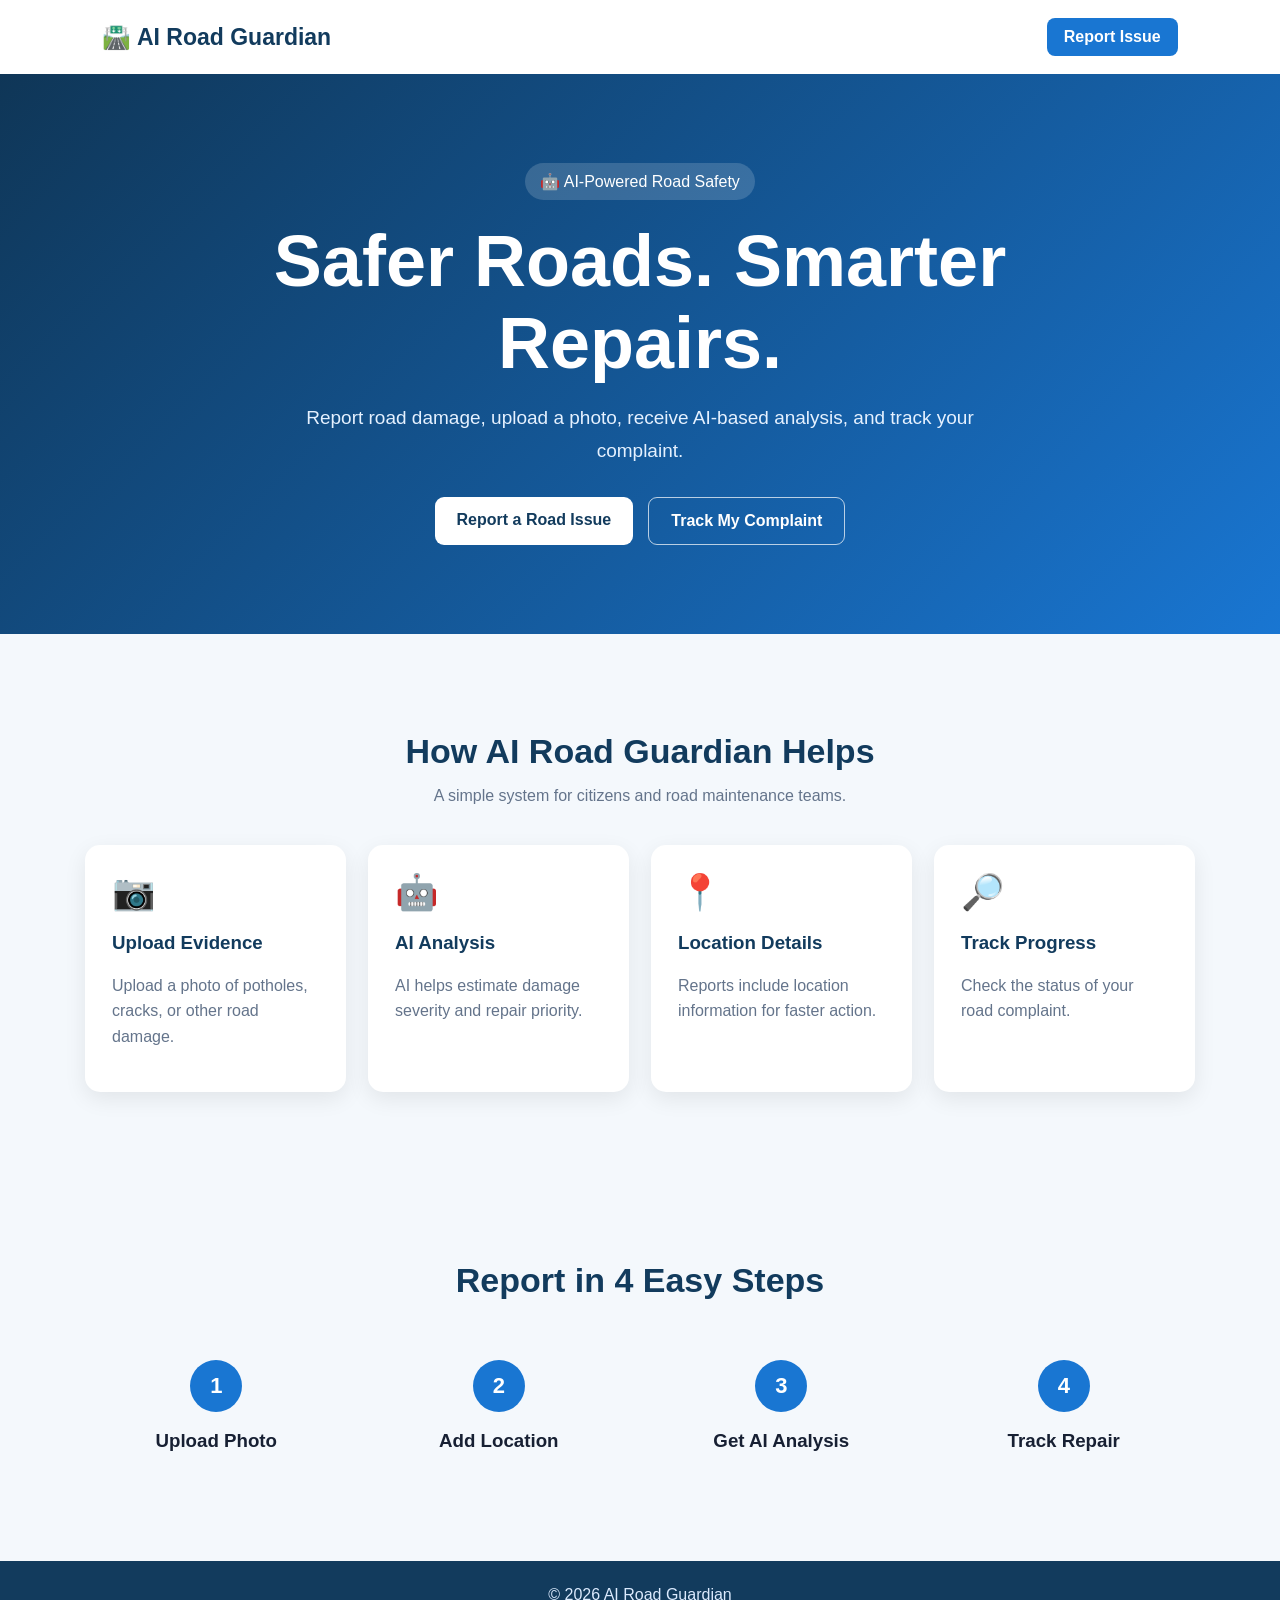
==== templates/index.html @ 67f1b4d1 "update website" ====
<!DOCTYPE html>
<html lang="en">

<head>
    <meta charset="UTF-8">

    <meta name="viewport"
          content="width=device-width, initial-scale=1.0">

    <title>
        AI Road Guardian
    </title>

    <style>

        * {
            box-sizing: border-box;
        }

        body {
            margin: 0;
            font-family:
                Arial, sans-serif;

            color: #172033;

            background: #f4f8fc;
        }

        nav {
            display: flex;
            justify-content:
                space-between;

            align-items: center;

            padding:
                18px 8%;

            background: white;

            box-shadow:
                0 2px 12px
                rgba(0, 0, 0, 0.08);
        }

        .logo {
            font-size: 23px;
            font-weight: bold;
            color: #123b5d;
        }

        .nav-button {
            text-decoration: none;

            background: #1976d2;
            color: white;

            padding:
                10px 17px;

            border-radius: 8px;

            font-weight: bold;
        }

        .hero {
            min-height: 560px;

            display: flex;
            justify-content: center;
            align-items: center;

            text-align: center;

            padding:
                70px 20px;

            background:
                linear-gradient(
                    135deg,
                    #0f3657,
                    #1976d2
                );

            color: white;
        }

        .hero-content {
            max-width: 850px;
        }

        .badge {
            display: inline-block;

            padding:
                9px 15px;

            border-radius: 30px;

            background:
                rgba(
                    255,
                    255,
                    255,
                    0.16
                );

            margin-bottom: 20px;
        }

        .hero h1 {
            font-size:
                clamp(
                    38px,
                    7vw,
                    72px
                );

            margin:
                0 0 18px;
        }

        .hero p {
            max-width: 700px;

            margin:
                0 auto 30px;

            font-size: 19px;

            line-height: 1.7;

            color:
                #e5f1ff;
        }

        .hero-buttons {
            display: flex;

            justify-content:
                center;

            gap: 15px;

            flex-wrap: wrap;
        }

        .button {
            display: inline-block;

            padding:
                14px 22px;

            border-radius: 9px;

            text-decoration: none;

            font-weight: bold;
        }

        .primary {
            background: white;
            color: #123b5d;
        }

        .secondary {
            color: white;

            border:
                1px solid
                rgba(
                    255,
                    255,
                    255,
                    0.7
                );
        }

        .section {
            max-width: 1150px;

            margin: auto;

            padding:
                70px 20px;
        }

        .section-title {
            text-align: center;

            margin-bottom: 40px;
        }

        .section-title h2 {
            font-size: 34px;

            color: #123b5d;

            margin-bottom: 10px;
        }

        .section-title p {
            color: #64748b;
        }

        .features {
            display: grid;

            grid-template-columns:
                repeat(
                    auto-fit,
                    minmax(
                        230px,
                        1fr
                    )
                );

            gap: 22px;
        }

        .card {
            background: white;

            padding: 27px;

            border-radius: 15px;

            box-shadow:
                0 7px 22px
                rgba(
                    0,
                    0,
                    0,
                    0.08
                );
        }

        .icon {
            font-size: 35px;
        }

        .card h3 {
            color: #123b5d;
        }

        .card p {
            line-height: 1.6;

            color: #64748b;
        }

        .steps {
            display: grid;

            grid-template-columns:
                repeat(
                    auto-fit,
                    minmax(
                        200px,
                        1fr
                    )
                );

            gap: 20px;
        }

        .step {
            text-align: center;

            padding: 20px;
        }

        .step-number {
            width: 52px;
            height: 52px;

            margin:
                auto auto 15px;

            display: flex;

            justify-content:
                center;

            align-items: center;

            border-radius: 50%;

            background: #1976d2;

            color: white;

            font-size: 22px;

            font-weight: bold;
        }

        footer {
            text-align: center;

            padding: 25px;

            background: #123b5d;

            color: #dbeafe;
        }

        @media
        (max-width: 650px) {

            nav {
                padding:
                    15px 5%;
            }

            .logo {
                font-size: 18px;
            }

            .hero {
                min-height: 500px;
            }

        }

    </style>

</head>

<body>

<nav>

    <div class="logo">

        🛣️ AI Road Guardian

    </div>

    <a
        href="/report"
        class="nav-button">

        Report Issue

    </a>

</nav>


<section class="hero">

    <div class="hero-content">

        <div class="badge">

            🤖 AI-Powered Road Safety

        </div>

        <h1>

            Safer Roads.
            Smarter Repairs.

        </h1>

        <p>

            Report road damage,
            upload a photo, receive
            AI-based analysis, and
            track your complaint.

        </p>

        <div class="hero-buttons">

            <a
                href="/report"
                class="button primary">

                Report a Road Issue

            </a>

            <a
                href="/track"
                class="button secondary">

                Track My Complaint

            </a>

        </div>

    </div>

</section>


<section class="section">

    <div class="section-title">

        <h2>

            How AI Road Guardian Helps

        </h2>

        <p>

            A simple system for
            citizens and road
            maintenance teams.

        </p>

    </div>


    <div class="features">

        <div class="card">

            <div class="icon">

                📷

            </div>

            <h3>

                Upload Evidence

            </h3>

            <p>

                Upload a photo of
                potholes, cracks, or
                other road damage.

            </p>

        </div>


        <div class="card">

            <div class="icon">

                🤖

            </div>

            <h3>

                AI Analysis

            </h3>

            <p>

                AI helps estimate
                damage severity and
                repair priority.

            </p>

        </div>


        <div class="card">

            <div class="icon">

                📍

            </div>

            <h3>

                Location Details

            </h3>

            <p>

                Reports include
                location information
                for faster action.

            </p>

        </div>


        <div class="card">

            <div class="icon">

                🔎

            </div>

            <h3>

                Track Progress

            </h3>

            <p>

                Check the status of
                your road complaint.

            </p>

        </div>

    </div>

</section>


<section class="section">

    <div class="section-title">

        <h2>

            Report in 4 Easy Steps

        </h2>

    </div>


    <div class="steps">

        <div class="step">

            <div class="step-number">

                1

            </div>

            <h3>

                Upload Photo

            </h3>

        </div>


        <div class="step">

            <div class="step-number">

                2

            </div>

            <h3>

                Add Location

            </h3>

        </div>


        <div class="step">

            <div class="step-number">

                3

            </div>

            <h3>

                Get AI Analysis

            </h3>

        </div>


        <div class="step">

            <div class="step-number">

                4

            </div>

            <h3>

                Track Repair

            </h3>

        </div>

    </div>

</section>


<footer>

    © 2026 AI Road Guardian

</footer>

</body>

</html>
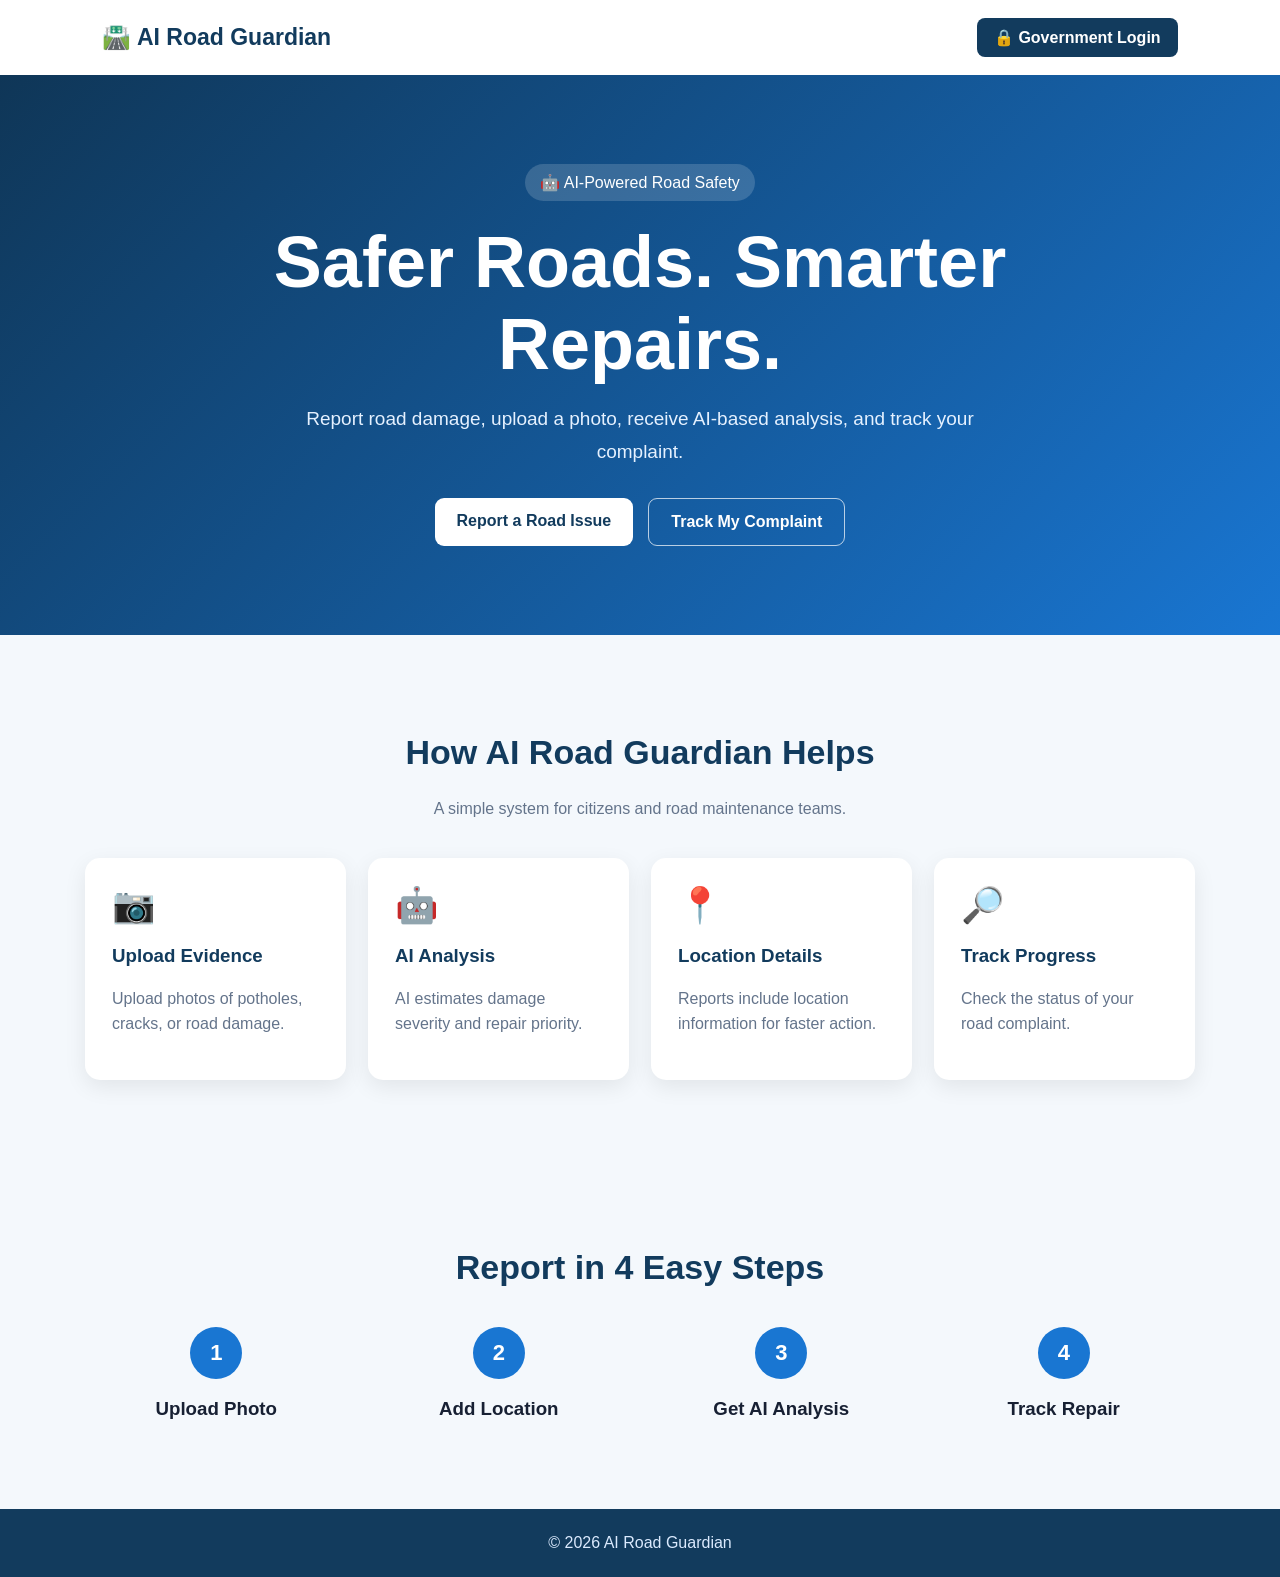
==== commit 97553bda: "Added government login to homepage" ====
--- a/templates/index.html
+++ b/templates/index.html
@@ -2,623 +2,743 @@
 <html lang="en">
 
 <head>
-    <meta charset="UTF-8">
-
-    <meta name="viewport"
-          content="width=device-width, initial-scale=1.0">
-
-    <title>
-        AI Road Guardian
-    </title>
-
-    <style>
-
-        * {
-            box-sizing: border-box;
-        }
-
-        body {
-            margin: 0;
-            font-family:
-                Arial, sans-serif;
-
-            color: #172033;
-
-            background: #f4f8fc;
-        }
-
-        nav {
-            display: flex;
-            justify-content:
-                space-between;
-
-            align-items: center;
-
-            padding:
-                18px 8%;
-
-            background: white;
-
-            box-shadow:
-                0 2px 12px
-                rgba(0, 0, 0, 0.08);
-        }
-
-        .logo {
-            font-size: 23px;
-            font-weight: bold;
-            color: #123b5d;
-        }
-
-        .nav-button {
-            text-decoration: none;
-
-            background: #1976d2;
-            color: white;
-
-            padding:
-                10px 17px;
-
-            border-radius: 8px;
-
-            font-weight: bold;
-        }
-
-        .hero {
-            min-height: 560px;
-
-            display: flex;
-            justify-content: center;
-            align-items: center;
-
-            text-align: center;
-
-            padding:
-                70px 20px;
-
-            background:
-                linear-gradient(
-                    135deg,
-                    #0f3657,
-                    #1976d2
-                );
-
-            color: white;
-        }
-
-        .hero-content {
-            max-width: 850px;
-        }
-
-        .badge {
-            display: inline-block;
-
-            padding:
-                9px 15px;
-
-            border-radius: 30px;
-
-            background:
-                rgba(
-                    255,
-                    255,
-                    255,
-                    0.16
-                );
-
-            margin-bottom: 20px;
-        }
-
-        .hero h1 {
-            font-size:
-                clamp(
-                    38px,
-                    7vw,
-                    72px
-                );
-
-            margin:
-                0 0 18px;
-        }
-
-        .hero p {
-            max-width: 700px;
-
-            margin:
-                0 auto 30px;
-
-            font-size: 19px;
-
-            line-height: 1.7;
-
-            color:
-                #e5f1ff;
-        }
-
-        .hero-buttons {
-            display: flex;
-
-            justify-content:
-                center;
-
-            gap: 15px;
-
-            flex-wrap: wrap;
-        }
-
-        .button {
-            display: inline-block;
-
-            padding:
-                14px 22px;
-
-            border-radius: 9px;
-
-            text-decoration: none;
-
-            font-weight: bold;
-        }
-
-        .primary {
-            background: white;
-            color: #123b5d;
-        }
-
-        .secondary {
-            color: white;
-
-            border:
-                1px solid
-                rgba(
-                    255,
-                    255,
-                    255,
-                    0.7
-                );
-        }
-
-        .section {
-            max-width: 1150px;
-
-            margin: auto;
-
-            padding:
-                70px 20px;
-        }
-
-        .section-title {
-            text-align: center;
-
-            margin-bottom: 40px;
-        }
-
-        .section-title h2 {
-            font-size: 34px;
-
-            color: #123b5d;
-
-            margin-bottom: 10px;
-        }
-
-        .section-title p {
-            color: #64748b;
-        }
-
-        .features {
-            display: grid;
-
-            grid-template-columns:
-                repeat(
-                    auto-fit,
-                    minmax(
-                        230px,
-                        1fr
-                    )
-                );
-
-            gap: 22px;
-        }
-
-        .card {
-            background: white;
-
-            padding: 27px;
-
-            border-radius: 15px;
-
-            box-shadow:
-                0 7px 22px
-                rgba(
-                    0,
-                    0,
-                    0,
-                    0.08
-                );
-        }
-
-        .icon {
-            font-size: 35px;
-        }
-
-        .card h3 {
-            color: #123b5d;
-        }
-
-        .card p {
-            line-height: 1.6;
-
-            color: #64748b;
-        }
-
-        .steps {
-            display: grid;
-
-            grid-template-columns:
-                repeat(
-                    auto-fit,
-                    minmax(
-                        200px,
-                        1fr
-                    )
-                );
-
-            gap: 20px;
-        }
-
-        .step {
-            text-align: center;
-
-            padding: 20px;
-        }
-
-        .step-number {
-            width: 52px;
-            height: 52px;
-
-            margin:
-                auto auto 15px;
-
-            display: flex;
-
-            justify-content:
-                center;
-
-            align-items: center;
-
-            border-radius: 50%;
-
-            background: #1976d2;
-
-            color: white;
-
-            font-size: 22px;
-
-            font-weight: bold;
-        }
-
-        footer {
-            text-align: center;
-
-            padding: 25px;
-
-            background: #123b5d;
-
-            color: #dbeafe;
-        }
-
-        @media
-        (max-width: 650px) {
-
-            nav {
-                padding:
-                    15px 5%;
-            }
-
-            .logo {
-                font-size: 18px;
-            }
-
-            .hero {
-                min-height: 500px;
-            }
-
-        }
-
-    </style>
+
+<meta charset="UTF-8">
+
+<meta name="viewport" content="width=device-width, initial-scale=1.0">
+
+<title>
+AI Road Guardian
+</title>
+
+
+<style>
+
+*{
+    box-sizing:border-box;
+}
+
+
+body{
+
+    margin:0;
+
+    font-family:Arial,sans-serif;
+
+    color:#172033;
+
+    background:#f4f8fc;
+}
+
+
+
+nav{
+
+    display:flex;
+
+    justify-content:space-between;
+
+    align-items:center;
+
+    padding:18px 8%;
+
+    background:white;
+
+    box-shadow:
+    0 2px 12px rgba(0,0,0,0.08);
+
+}
+
+
+
+.logo{
+
+    font-size:23px;
+
+    font-weight:bold;
+
+    color:#123b5d;
+
+}
+
+
+
+.nav-links{
+
+    display:flex;
+
+    gap:12px;
+
+}
+
+
+
+.nav-button{
+
+    text-decoration:none;
+
+    background:#123b5d;
+
+    color:white;
+
+    padding:10px 17px;
+
+    border-radius:8px;
+
+    font-weight:bold;
+
+}
+
+
+
+
+.hero{
+
+    min-height:560px;
+
+    display:flex;
+
+    justify-content:center;
+
+    align-items:center;
+
+    text-align:center;
+
+    padding:70px 20px;
+
+    background:
+
+    linear-gradient(
+        135deg,
+        #0f3657,
+        #1976d2
+    );
+
+    color:white;
+
+}
+
+
+
+.hero-content{
+
+    max-width:850px;
+
+}
+
+
+
+.badge{
+
+    display:inline-block;
+
+    padding:9px 15px;
+
+    border-radius:30px;
+
+    background:
+    rgba(255,255,255,0.16);
+
+    margin-bottom:20px;
+
+}
+
+
+
+.hero h1{
+
+    font-size:
+
+    clamp(
+        38px,
+        7vw,
+        72px
+    );
+
+    margin:0 0 18px;
+
+}
+
+
+
+.hero p{
+
+    max-width:700px;
+
+    margin:0 auto 30px;
+
+    font-size:19px;
+
+    line-height:1.7;
+
+    color:#e5f1ff;
+
+}
+
+
+
+.hero-buttons{
+
+    display:flex;
+
+    justify-content:center;
+
+    gap:15px;
+
+    flex-wrap:wrap;
+
+}
+
+
+
+.button{
+
+    display:inline-block;
+
+    padding:14px 22px;
+
+    border-radius:9px;
+
+    text-decoration:none;
+
+    font-weight:bold;
+
+}
+
+
+
+.primary{
+
+    background:white;
+
+    color:#123b5d;
+
+}
+
+
+
+.secondary{
+
+    color:white;
+
+    border:
+    1px solid rgba(255,255,255,0.7);
+
+}
+
+
+
+.section{
+
+    max-width:1150px;
+
+    margin:auto;
+
+    padding:70px 20px;
+
+}
+
+
+
+.section-title{
+
+    text-align:center;
+
+    margin-bottom:40px;
+
+}
+
+
+
+.section-title h2{
+
+    font-size:34px;
+
+    color:#123b5d;
+
+}
+
+
+
+.section-title p{
+
+    color:#64748b;
+
+}
+
+
+
+.features{
+
+    display:grid;
+
+    grid-template-columns:
+
+    repeat(
+        auto-fit,
+        minmax(230px,1fr)
+    );
+
+    gap:22px;
+
+}
+
+
+
+.card{
+
+    background:white;
+
+    padding:27px;
+
+    border-radius:15px;
+
+    box-shadow:
+
+    0 7px 22px rgba(0,0,0,0.08);
+
+}
+
+
+
+.icon{
+
+    font-size:35px;
+
+}
+
+
+
+.card h3{
+
+    color:#123b5d;
+
+}
+
+
+
+.card p{
+
+    color:#64748b;
+
+    line-height:1.6;
+
+}
+
+
+
+.steps{
+
+    display:grid;
+
+    grid-template-columns:
+
+    repeat(
+        auto-fit,
+        minmax(200px,1fr)
+    );
+
+    gap:20px;
+
+}
+
+
+
+.step{
+
+    text-align:center;
+
+}
+
+
+
+.step-number{
+
+    width:52px;
+
+    height:52px;
+
+    margin:auto auto 15px;
+
+    display:flex;
+
+    justify-content:center;
+
+    align-items:center;
+
+    border-radius:50%;
+
+    background:#1976d2;
+
+    color:white;
+
+    font-size:22px;
+
+    font-weight:bold;
+
+}
+
+
+
+footer{
+
+    text-align:center;
+
+    padding:25px;
+
+    background:#123b5d;
+
+    color:#dbeafe;
+
+}
+
+
+
+@media(max-width:650px){
+
+    nav{
+
+        padding:15px 5%;
+
+    }
+
+
+    .logo{
+
+        font-size:18px;
+
+    }
+
+
+    .hero{
+
+        min-height:500px;
+
+    }
+
+}
+
+
+</style>
 
 </head>
 
+
+
 <body>
 
+
+
 <nav>
 
-    <div class="logo">
-
-        🛣️ AI Road Guardian
-
-    </div>
-
-    <a
-        href="/report"
-        class="nav-button">
-
-        Report Issue
-
-    </a>
+
+<div class="logo">
+
+🛣️ AI Road Guardian
+
+</div>
+
+
+
+<div class="nav-links">
+
+
+<a
+href="/government-login"
+class="nav-button">
+
+🔒 Government Login
+
+</a>
+
+
+</div>
+
 
 </nav>
 
 
+
+
+
 <section class="hero">
 
-    <div class="hero-content">
-
-        <div class="badge">
-
-            🤖 AI-Powered Road Safety
-
-        </div>
-
-        <h1>
-
-            Safer Roads.
-            Smarter Repairs.
-
-        </h1>
-
-        <p>
-
-            Report road damage,
-            upload a photo, receive
-            AI-based analysis, and
-            track your complaint.
-
-        </p>
-
-        <div class="hero-buttons">
-
-            <a
-                href="/report"
-                class="button primary">
-
-                Report a Road Issue
-
-            </a>
-
-            <a
-                href="/track"
-                class="button secondary">
-
-                Track My Complaint
-
-            </a>
-
-        </div>
-
-    </div>
+
+<div class="hero-content">
+
+
+<div class="badge">
+
+🤖 AI-Powered Road Safety
+
+</div>
+
+
+
+<h1>
+
+Safer Roads.
+Smarter Repairs.
+
+</h1>
+
+
+
+<p>
+
+Report road damage,
+upload a photo, receive
+AI-based analysis, and
+track your complaint.
+
+</p>
+
+
+
+
+<div class="hero-buttons">
+
+
+<a
+href="/report"
+class="button primary">
+
+Report a Road Issue
+
+</a>
+
+
+
+<a
+href="/track"
+class="button secondary">
+
+Track My Complaint
+
+</a>
+
+
+
+</div>
+
+
+</div>
+
 
 </section>
 
 
+
+
+
 <section class="section">
 
-    <div class="section-title">
-
-        <h2>
-
-            How AI Road Guardian Helps
-
-        </h2>
-
-        <p>
-
-            A simple system for
-            citizens and road
-            maintenance teams.
-
-        </p>
-
-    </div>
-
-
-    <div class="features">
-
-        <div class="card">
-
-            <div class="icon">
-
-                📷
-
-            </div>
-
-            <h3>
-
-                Upload Evidence
-
-            </h3>
-
-            <p>
-
-                Upload a photo of
-                potholes, cracks, or
-                other road damage.
-
-            </p>
-
-        </div>
-
-
-        <div class="card">
-
-            <div class="icon">
-
-                🤖
-
-            </div>
-
-            <h3>
-
-                AI Analysis
-
-            </h3>
-
-            <p>
-
-                AI helps estimate
-                damage severity and
-                repair priority.
-
-            </p>
-
-        </div>
-
-
-        <div class="card">
-
-            <div class="icon">
-
-                📍
-
-            </div>
-
-            <h3>
-
-                Location Details
-
-            </h3>
-
-            <p>
-
-                Reports include
-                location information
-                for faster action.
-
-            </p>
-
-        </div>
-
-
-        <div class="card">
-
-            <div class="icon">
-
-                🔎
-
-            </div>
-
-            <h3>
-
-                Track Progress
-
-            </h3>
-
-            <p>
-
-                Check the status of
-                your road complaint.
-
-            </p>
-
-        </div>
-
-    </div>
+
+<div class="section-title">
+
+
+<h2>
+
+How AI Road Guardian Helps
+
+</h2>
+
+
+<p>
+
+A simple system for citizens and road maintenance teams.
+
+</p>
+
+
+</div>
+
+
+
+
+<div class="features">
+
+
+
+<div class="card">
+
+<div class="icon">
+📷
+</div>
+
+<h3>
+Upload Evidence
+</h3>
+
+<p>
+Upload photos of potholes, cracks, or road damage.
+</p>
+
+</div>
+
+
+
+
+<div class="card">
+
+<div class="icon">
+🤖
+</div>
+
+<h3>
+AI Analysis
+</h3>
+
+<p>
+AI estimates damage severity and repair priority.
+</p>
+
+</div>
+
+
+
+
+<div class="card">
+
+<div class="icon">
+📍
+</div>
+
+<h3>
+Location Details
+</h3>
+
+<p>
+Reports include location information for faster action.
+</p>
+
+</div>
+
+
+
+
+<div class="card">
+
+<div class="icon">
+🔎
+</div>
+
+<h3>
+Track Progress
+</h3>
+
+<p>
+Check the status of your road complaint.
+</p>
+
+</div>
+
+
+
+</div>
+
 
 </section>
 
 
+
+
+
+
 <section class="section">
 
-    <div class="section-title">
-
-        <h2>
-
-            Report in 4 Easy Steps
-
-        </h2>
-
-    </div>
-
-
-    <div class="steps">
-
-        <div class="step">
-
-            <div class="step-number">
-
-                1
-
-            </div>
-
-            <h3>
-
-                Upload Photo
-
-            </h3>
-
-        </div>
-
-
-        <div class="step">
-
-            <div class="step-number">
-
-                2
-
-            </div>
-
-            <h3>
-
-                Add Location
-
-            </h3>
-
-        </div>
-
-
-        <div class="step">
-
-            <div class="step-number">
-
-                3
-
-            </div>
-
-            <h3>
-
-                Get AI Analysis
-
-            </h3>
-
-        </div>
-
-
-        <div class="step">
-
-            <div class="step-number">
-
-                4
-
-            </div>
-
-            <h3>
-
-                Track Repair
-
-            </h3>
-
-        </div>
-
-    </div>
+
+<div class="section-title">
+
+
+<h2>
+
+Report in 4 Easy Steps
+
+</h2>
+
+
+</div>
+
+
+
+
+<div class="steps">
+
+
+<div class="step">
+
+<div class="step-number">
+1
+</div>
+
+<h3>
+Upload Photo
+</h3>
+
+</div>
+
+
+
+<div class="step">
+
+<div class="step-number">
+2
+</div>
+
+<h3>
+Add Location
+</h3>
+
+</div>
+
+
+
+<div class="step">
+
+<div class="step-number">
+3
+</div>
+
+<h3>
+Get AI Analysis
+</h3>
+
+</div>
+
+
+
+<div class="step">
+
+<div class="step-number">
+4
+</div>
+
+<h3>
+Track Repair
+</h3>
+
+</div>
+
+
+
+</div>
+
 
 </section>
 
 
+
+
+
 <footer>
 
-    © 2026 AI Road Guardian
+© 2026 AI Road Guardian
 
 </footer>
 
+
+
 </body>
 
 </html>
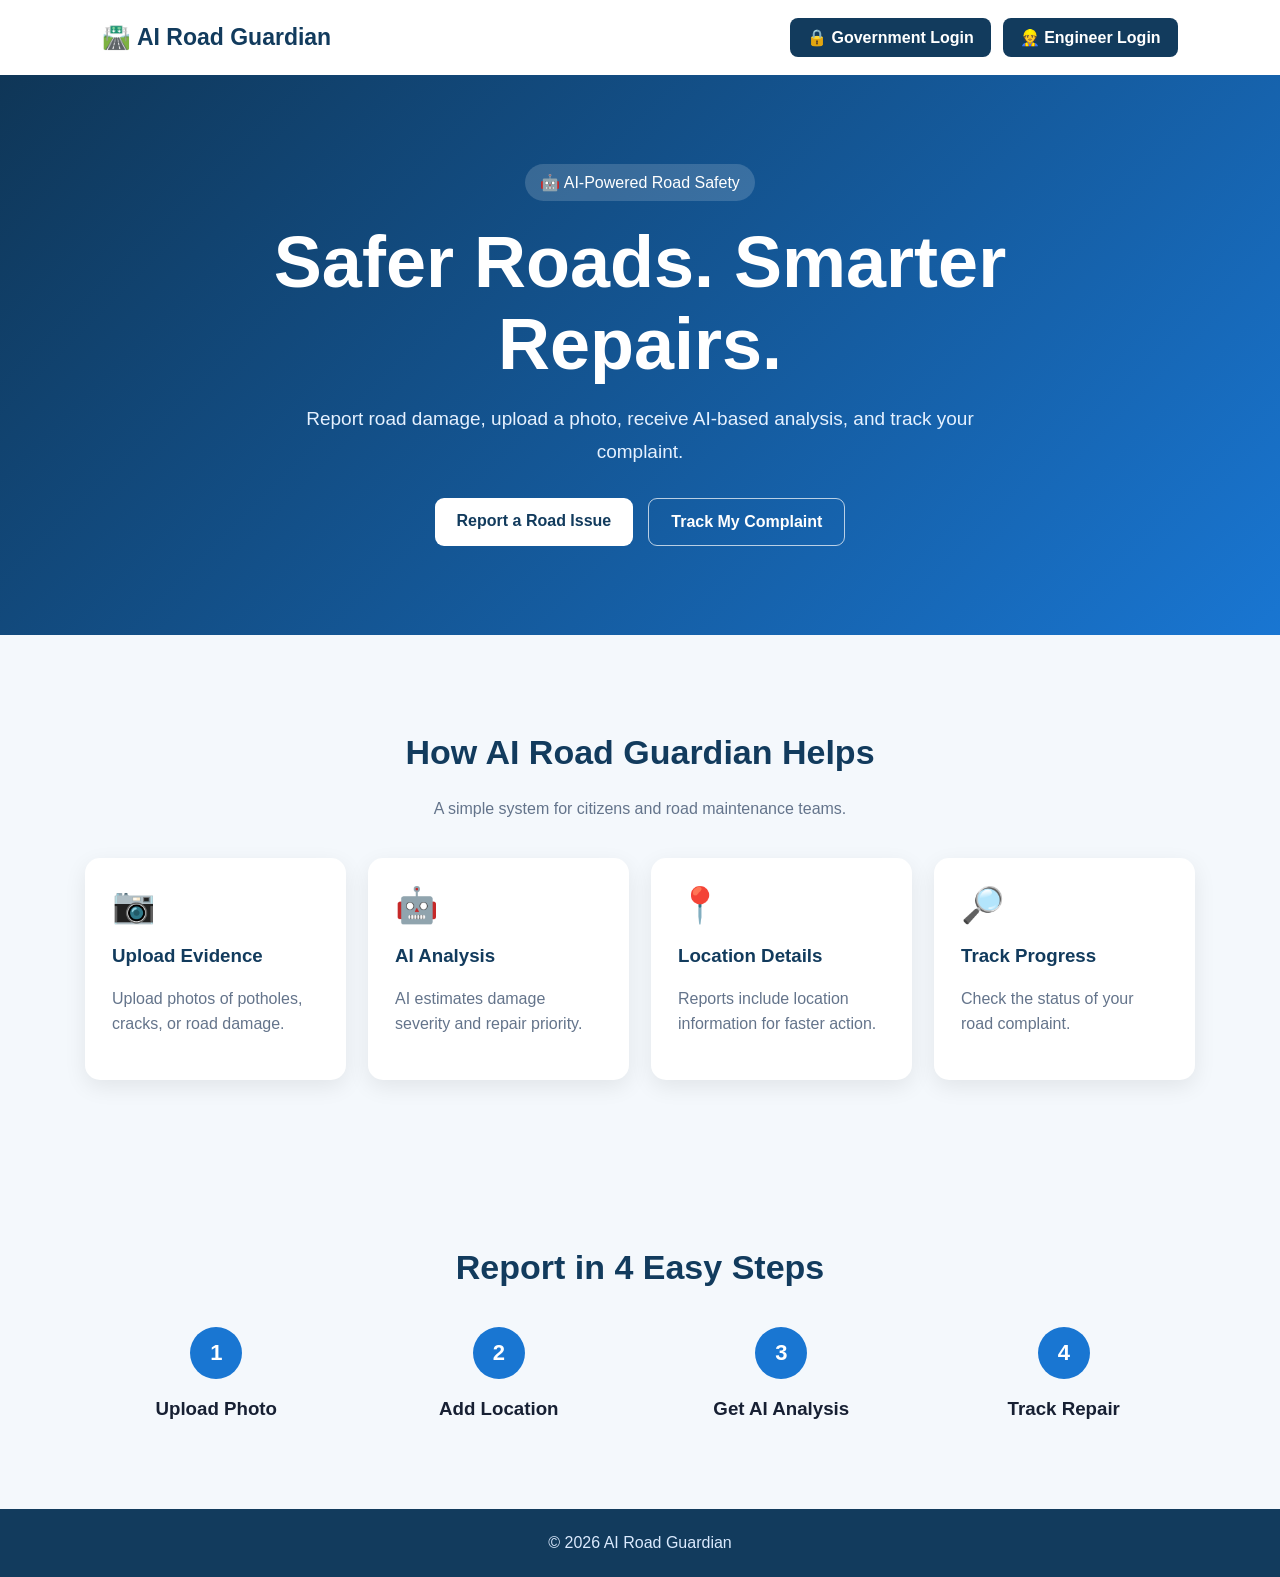
==== commit d916e215: "Add engineer dashboard and repair photo tracking" ====
--- a/templates/index.html
+++ b/templates/index.html
@@ -68,6 +68,8 @@
     display:flex;
 
     gap:12px;
+
+    flex-wrap:wrap;
 
 }
 
@@ -451,6 +453,14 @@
 
 </a>
 
+<a
+href="/engineer-login"
+class="nav-button">
+
+👷 Engineer Login
+
+</a>
+
 
 </div>
 
@@ -741,4 +751,4 @@
 
 </body>
 
-</html>+</html>
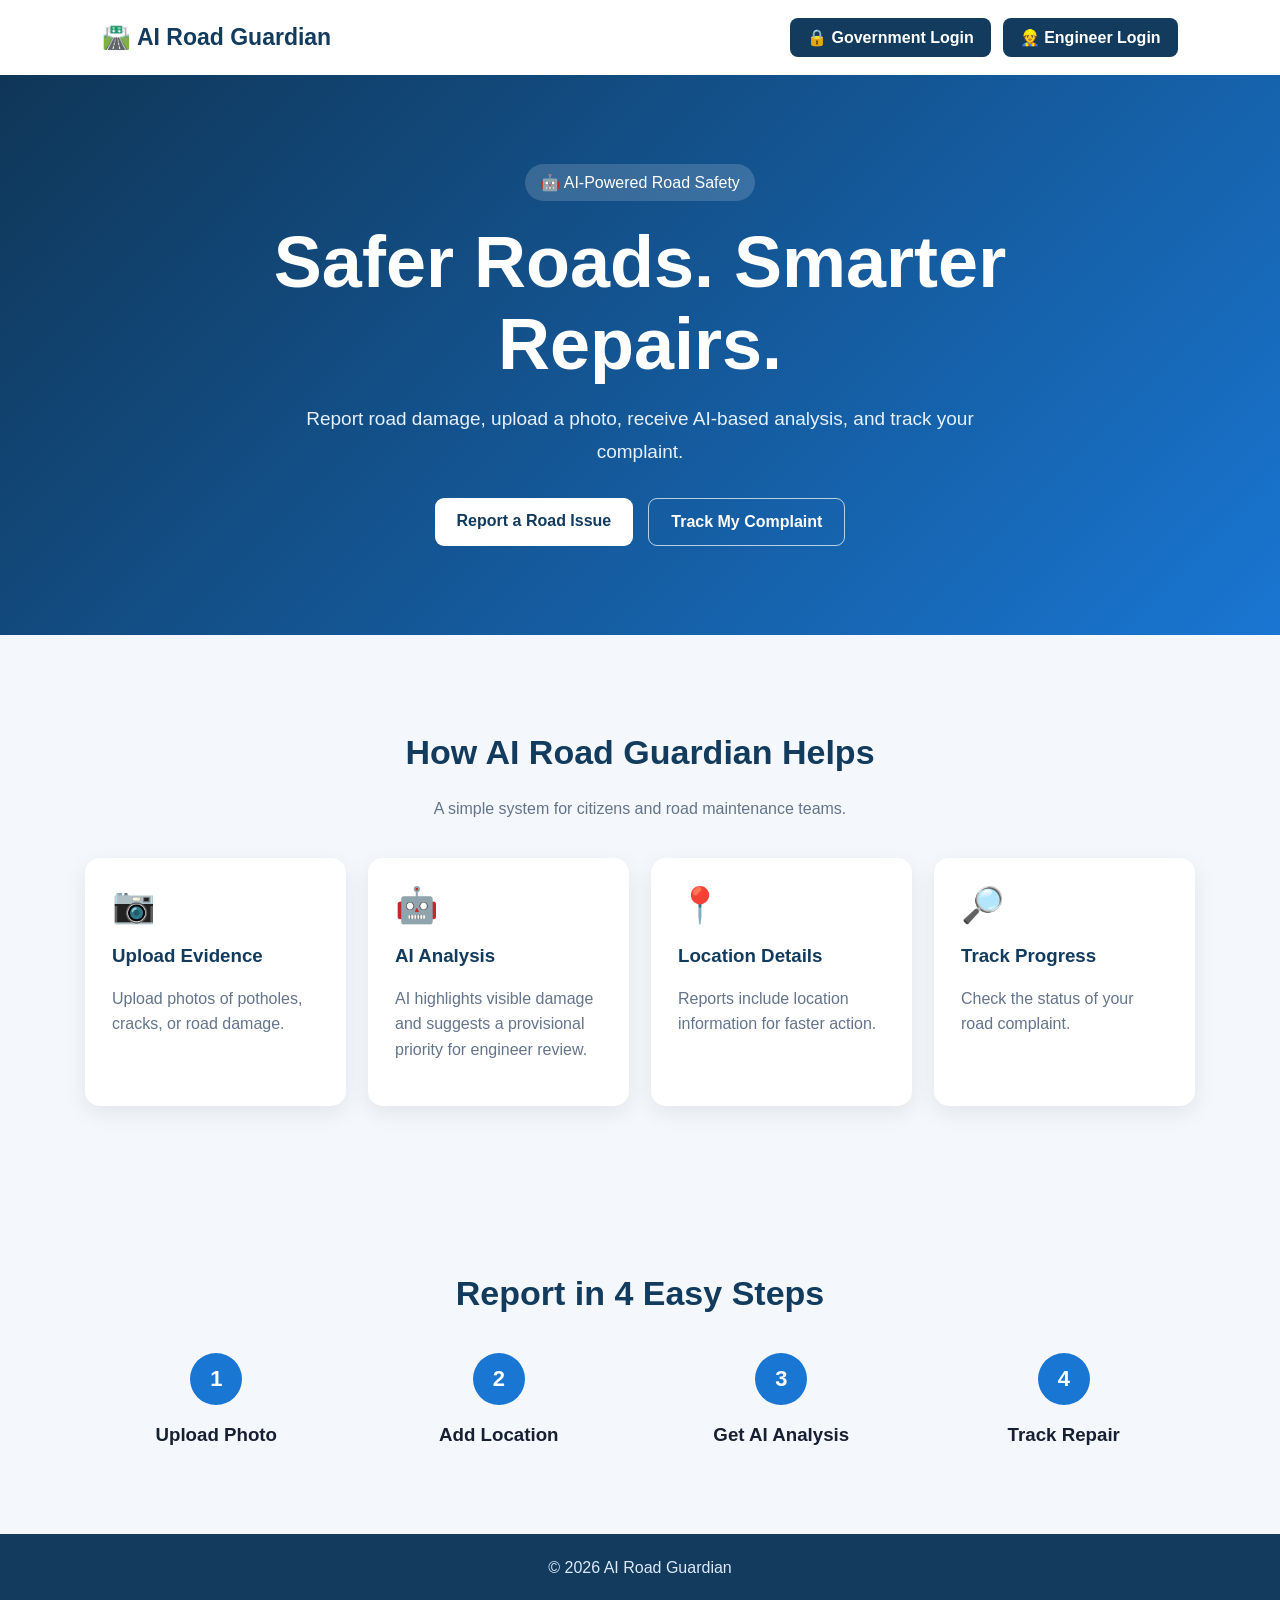
==== commit 2dd55e15: "Update AI Road Guardian features" ====
--- a/templates/index.html
+++ b/templates/index.html
@@ -600,7 +600,7 @@
 </h3>
 
 <p>
-AI estimates damage severity and repair priority.
+AI highlights visible damage and suggests a provisional priority for engineer review.
 </p>
 
 </div>
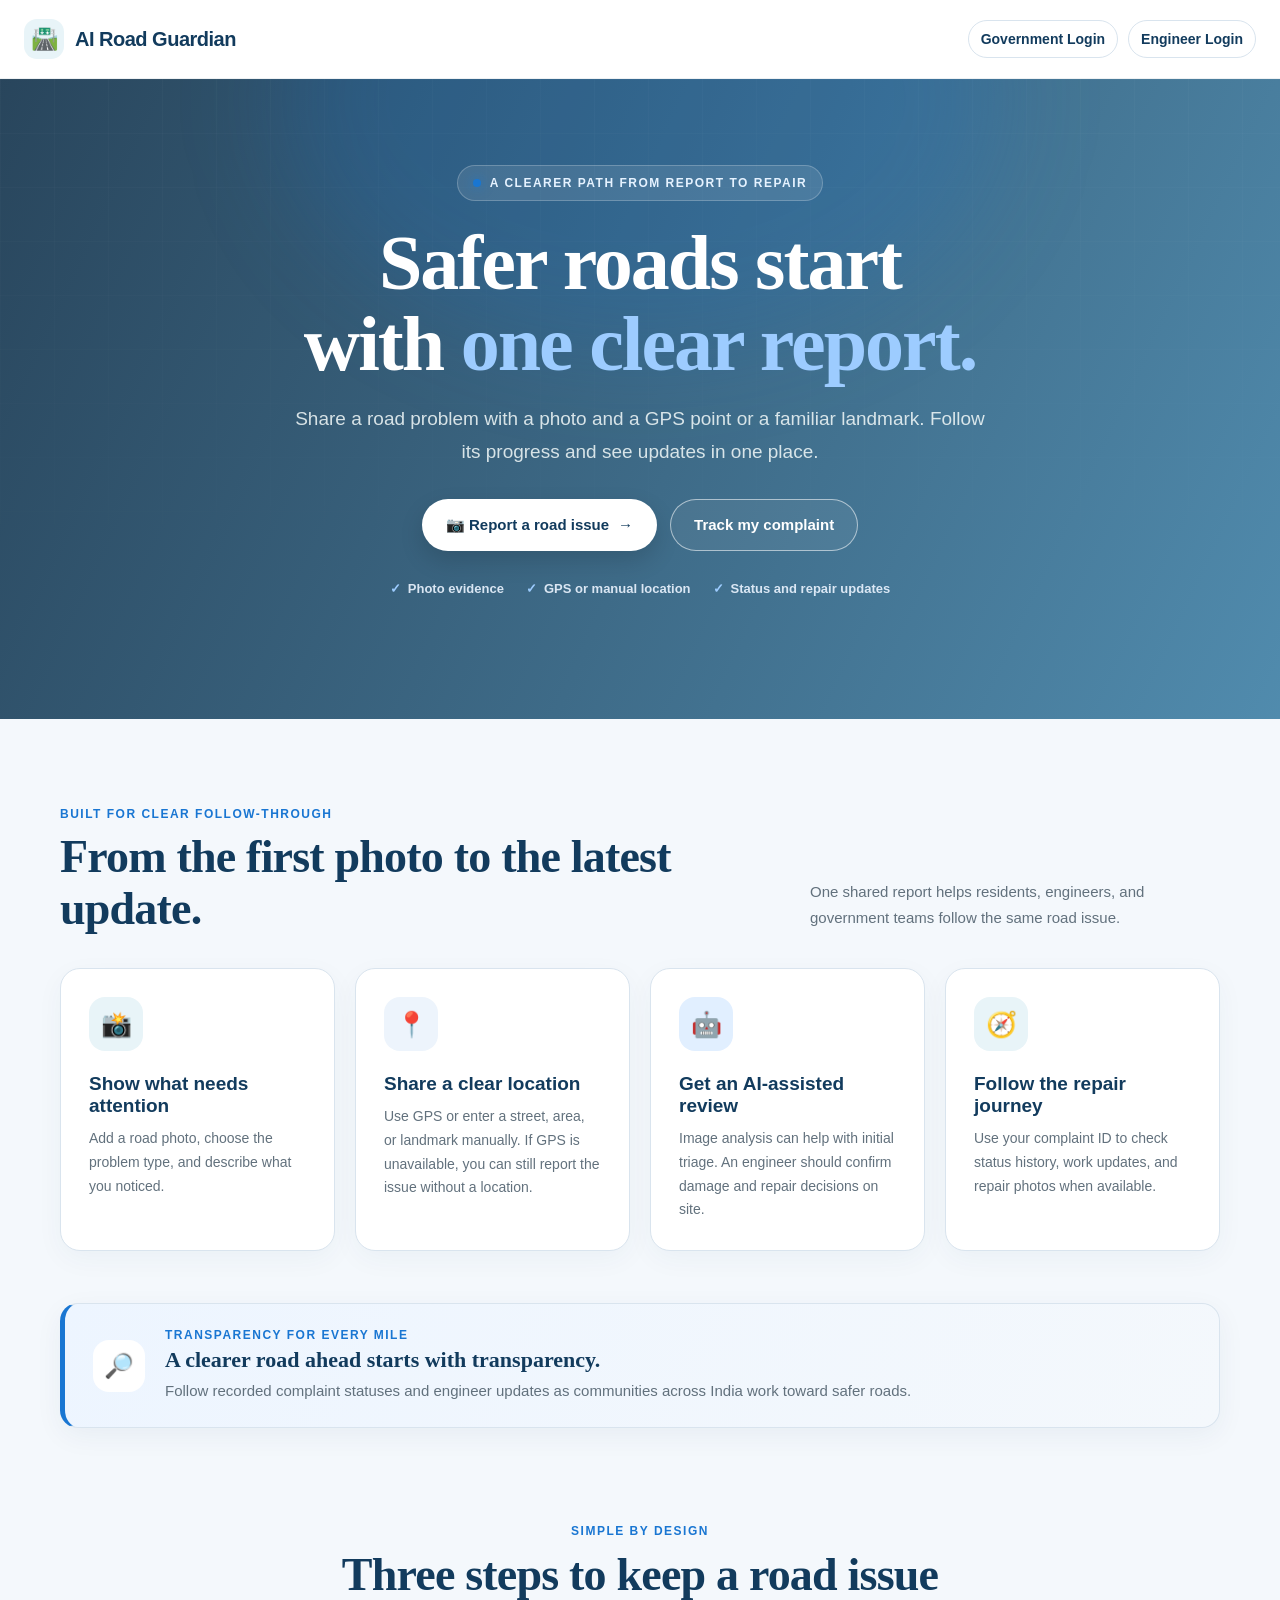
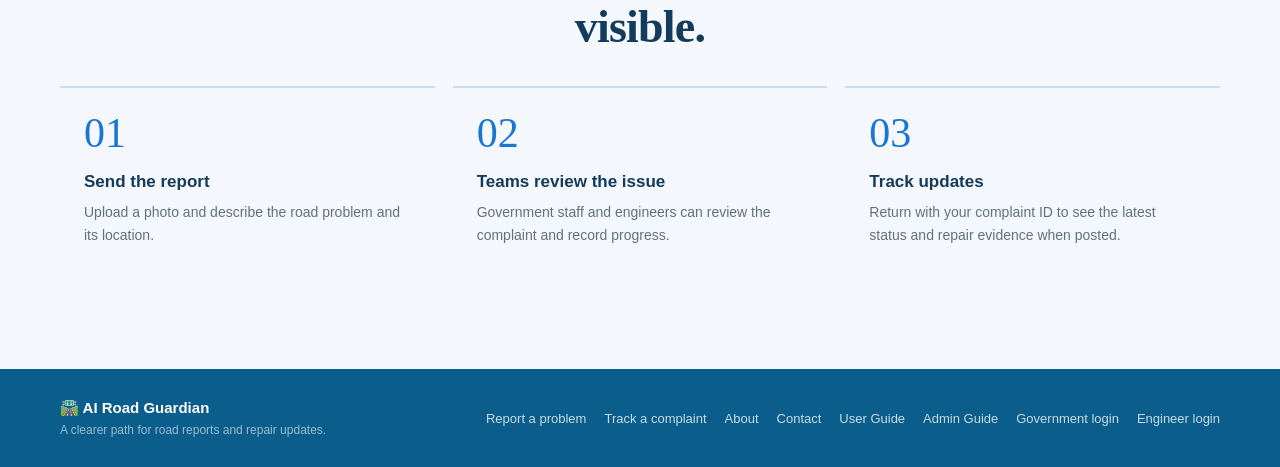
==== commit cdbfaee1: "Adjust homepage spacing" ====
--- a/templates/index.html
+++ b/templates/index.html
@@ -2,753 +2,839 @@
 <html lang="en">
 
 <head>
-
-<meta charset="UTF-8">
-
-<meta name="viewport" content="width=device-width, initial-scale=1.0">
-
-<title>
-AI Road Guardian
-</title>
-
-
-<style>
-
-*{
-    box-sizing:border-box;
-}
-
-
-body{
-
-    margin:0;
-
-    font-family:Arial,sans-serif;
-
-    color:#172033;
-
-    background:#f4f8fc;
-}
-
-
-
-nav{
-
-    display:flex;
-
-    justify-content:space-between;
-
-    align-items:center;
-
-    padding:18px 8%;
-
-    background:white;
-
-    box-shadow:
-    0 2px 12px rgba(0,0,0,0.08);
-
-}
-
-
-
-.logo{
-
-    font-size:23px;
-
-    font-weight:bold;
-
-    color:#123b5d;
-
-}
-
-
-
-.nav-links{
-
-    display:flex;
-
-    gap:12px;
-
-    flex-wrap:wrap;
-
-}
-
-
-
-.nav-button{
-
-    text-decoration:none;
-
-    background:#123b5d;
-
-    color:white;
-
-    padding:10px 17px;
-
-    border-radius:8px;
-
-    font-weight:bold;
-
-}
-
-
-
-
-.hero{
-
-    min-height:560px;
-
-    display:flex;
-
-    justify-content:center;
-
-    align-items:center;
-
-    text-align:center;
-
-    padding:70px 20px;
-
-    background:
-
-    linear-gradient(
-        135deg,
-        #0f3657,
-        #1976d2
-    );
-
-    color:white;
-
-}
-
-
-
-.hero-content{
-
-    max-width:850px;
-
-}
-
-
-
-.badge{
-
-    display:inline-block;
-
-    padding:9px 15px;
-
-    border-radius:30px;
-
-    background:
-    rgba(255,255,255,0.16);
-
-    margin-bottom:20px;
-
-}
-
-
-
-.hero h1{
-
-    font-size:
-
-    clamp(
-        38px,
-        7vw,
-        72px
-    );
-
-    margin:0 0 18px;
-
-}
-
-
-
-.hero p{
-
-    max-width:700px;
-
-    margin:0 auto 30px;
-
-    font-size:19px;
-
-    line-height:1.7;
-
-    color:#e5f1ff;
-
-}
-
-
-
-.hero-buttons{
-
-    display:flex;
-
-    justify-content:center;
-
-    gap:15px;
-
-    flex-wrap:wrap;
-
-}
-
-
-
-.button{
-
-    display:inline-block;
-
-    padding:14px 22px;
-
-    border-radius:9px;
-
-    text-decoration:none;
-
-    font-weight:bold;
-
-}
-
-
-
-.primary{
-
-    background:white;
-
-    color:#123b5d;
-
-}
-
-
-
-.secondary{
-
-    color:white;
-
-    border:
-    1px solid rgba(255,255,255,0.7);
-
-}
-
-
-
-.section{
-
-    max-width:1150px;
-
-    margin:auto;
-
-    padding:70px 20px;
-
-}
-
-
-
-.section-title{
-
-    text-align:center;
-
-    margin-bottom:40px;
-
-}
-
-
-
-.section-title h2{
-
-    font-size:34px;
-
-    color:#123b5d;
-
-}
-
-
-
-.section-title p{
-
-    color:#64748b;
-
-}
-
-
-
-.features{
-
-    display:grid;
-
-    grid-template-columns:
-
-    repeat(
-        auto-fit,
-        minmax(230px,1fr)
-    );
-
-    gap:22px;
-
-}
-
-
-
-.card{
-
-    background:white;
-
-    padding:27px;
-
-    border-radius:15px;
-
-    box-shadow:
-
-    0 7px 22px rgba(0,0,0,0.08);
-
-}
-
-
-
-.icon{
-
-    font-size:35px;
-
-}
-
-
-
-.card h3{
-
-    color:#123b5d;
-
-}
-
-
-
-.card p{
-
-    color:#64748b;
-
-    line-height:1.6;
-
-}
-
-
-
-.steps{
-
-    display:grid;
-
-    grid-template-columns:
-
-    repeat(
-        auto-fit,
-        minmax(200px,1fr)
-    );
-
-    gap:20px;
-
-}
-
-
-
-.step{
-
-    text-align:center;
-
-}
-
-
-
-.step-number{
-
-    width:52px;
-
-    height:52px;
-
-    margin:auto auto 15px;
-
-    display:flex;
-
-    justify-content:center;
-
-    align-items:center;
-
-    border-radius:50%;
-
-    background:#1976d2;
-
-    color:white;
-
-    font-size:22px;
-
-    font-weight:bold;
-
-}
-
-
-
-footer{
-
-    text-align:center;
-
-    padding:25px;
-
-    background:#123b5d;
-
-    color:#dbeafe;
-
-}
-
-
-
-@media(max-width:650px){
-
-    nav{
-
-        padding:15px 5%;
-
-    }
-
-
-    .logo{
-
-        font-size:18px;
-
-    }
-
-
-    .hero{
-
-        min-height:500px;
-
-    }
-
-}
-
-
-</style>
-
+    <meta charset="UTF-8">
+    <meta name="viewport" content="width=device-width, initial-scale=1.0">
+    <meta name="theme-color" content="#f4f8fc">
+    <title>AI Road Guardian | Safer roads start with one clear report</title>
+
+    <style>
+        :root {
+            --navy: #123b5d;
+            --deep: #0b5d8c;
+            --blue: #1976d2;
+            --teal: #1976d2;
+            --mint: #e8f4f8;
+            --amber: #1976d2;
+            --ink: #1f2937;
+            --muted: #62717d;
+            --paper: #f4f8fc;
+            --white: #ffffff;
+            --line: #d9e4ee;
+            --shadow: 0 18px 48px rgba(17, 45, 62, 0.09);
+        }
+
+        * {
+            box-sizing: border-box;
+        }
+
+        html {
+            scroll-behavior: smooth;
+        }
+
+        body {
+            margin: 0;
+            color: var(--ink);
+            background: var(--paper);
+            font-family: Arial, Helvetica, sans-serif;
+        }
+
+        a {
+            color: inherit;
+        }
+
+        .site-header {
+            position: relative;
+            z-index: 10;
+            background: rgba(255, 255, 255, 0.97);
+            border-bottom: 1px solid rgba(18, 59, 93, 0.07);
+        }
+
+        .nav-wrap {
+            width: min(100% - 48px, 1320px);
+            min-height: 78px;
+            margin: 0 auto;
+            display: flex;
+            align-items: center;
+            justify-content: space-between;
+            gap: 28px;
+        }
+
+        .brand {
+            display: inline-flex;
+            align-items: center;
+            gap: 11px;
+            color: var(--navy);
+            text-decoration: none;
+            font-size: 20px;
+            font-weight: 800;
+            letter-spacing: -0.5px;
+            white-space: nowrap;
+        }
+
+        .brand-mark {
+            width: 40px;
+            height: 40px;
+            display: grid;
+            place-items: center;
+            border-radius: 13px;
+            background: var(--mint);
+            font-size: 22px;
+        }
+
+        .main-nav,
+        .access-nav {
+            display: flex;
+            align-items: center;
+            gap: 25px;
+        }
+
+        .main-nav a,
+        .access-nav a {
+            text-decoration: none;
+            font-size: 14px;
+            font-weight: 700;
+            color: #566775;
+            transition: color 160ms ease, background 160ms ease, transform 160ms ease;
+        }
+
+        .main-nav a:hover,
+        .access-nav a:hover {
+            color: var(--teal);
+        }
+
+        .access-nav {
+            gap: 10px;
+        }
+
+        .access-nav .staff-link {
+            padding: 10px 12px;
+            border-radius: 999px;
+            border: 1px solid var(--line);
+            color: var(--navy);
+        }
+
+        .access-nav .staff-link:hover {
+            background: #f1f7fb;
+            transform: translateY(-1px);
+        }
+
+        .access-nav .report-link {
+            padding: 12px 17px;
+            border-radius: 999px;
+            background: var(--teal);
+            color: white;
+        }
+
+        .access-nav .report-link:hover {
+            color: white;
+            background: #0b5d8c;
+            transform: translateY(-1px);
+        }
+
+        .hero {
+            min-height: 640px;
+            position: relative;
+            display: grid;
+            place-items: center;
+            isolation: isolate;
+            overflow: hidden;
+            padding: 75px 24px 112px;
+            color: white;
+            text-align: center;
+            background:
+                linear-gradient(115deg, rgba(7, 40, 66, 0.86), rgba(11, 93, 140, 0.70)),
+                url("https://images.unsplash.com/photo-1661158199166-5eeb99561ad7?auto=format&fit=crop&fm=jpg&ixlib=rb-4.1.0&q=85&w=2200") center 55% / cover no-repeat;
+        }
+
+        .hero::before {
+            content: "";
+            position: absolute;
+            inset: 0;
+            z-index: -2;
+            opacity: 0.19;
+            background-image:
+                linear-gradient(rgba(255, 255, 255, 0.12) 1px, transparent 1px),
+                linear-gradient(90deg, rgba(255, 255, 255, 0.12) 1px, transparent 1px);
+            background-size: 54px 54px;
+            mask-image: linear-gradient(to bottom, black, transparent 88%);
+        }
+
+        .hero-glow {
+            position: absolute;
+            z-index: -1;
+            top: -230px;
+            left: 50%;
+            width: 720px;
+            height: 500px;
+            transform: translateX(-50%);
+            border-radius: 50%;
+            background: rgba(25, 118, 210, 0.18);
+            filter: blur(50px);
+        }
+
+
+        .hero-content {
+            width: min(940px, 100%);
+            margin: auto;
+        }
+
+        .eyebrow {
+            display: inline-flex;
+            align-items: center;
+            gap: 9px;
+            margin-bottom: 22px;
+            padding: 10px 15px;
+            border: 1px solid rgba(255, 255, 255, 0.22);
+            border-radius: 999px;
+            background: rgba(255, 255, 255, 0.1);
+            color: #e5f2ff;
+            font-size: 12px;
+            font-weight: 800;
+            letter-spacing: 1.5px;
+            text-transform: uppercase;
+        }
+
+        .eyebrow-dot {
+            width: 8px;
+            height: 8px;
+            border-radius: 50%;
+            background: var(--amber);
+            box-shadow: 0 0 12px rgba(25, 118, 210, 0.8);
+        }
+
+        .hero h1 {
+            color: #ffffff;
+            max-width: 900px;
+            margin: 0 auto 18px;
+            font-family: Georgia, "Times New Roman", serif;
+            font-size: clamp(42px, 7vw, 78px);
+            line-height: 1.03;
+            letter-spacing: -2px;
+            text-wrap: balance;
+        }
+
+        .hero h1 span {
+            color: #9dccff;
+        }
+
+        .hero-copy {
+            max-width: 690px;
+            margin: 0 auto;
+            color: rgba(241, 248, 248, 0.86);
+            font-size: clamp(16px, 2vw, 19px);
+            line-height: 1.75;
+        }
+
+        .hero-actions {
+            display: flex;
+            flex-wrap: wrap;
+            justify-content: center;
+            gap: 13px;
+            margin-top: 30px;
+        }
+
+        .button {
+            min-height: 52px;
+            display: inline-flex;
+            align-items: center;
+            justify-content: center;
+            gap: 9px;
+            padding: 0 23px;
+            border: 1px solid transparent;
+            border-radius: 999px;
+            text-decoration: none;
+            font-size: 15px;
+            font-weight: 800;
+            transition: transform 180ms ease, box-shadow 180ms ease, background 180ms ease;
+        }
+
+        .button:hover {
+            transform: translateY(-2px);
+        }
+
+        .button-light {
+            background: white;
+            color: var(--navy);
+            box-shadow: 0 10px 25px rgba(0, 0, 0, 0.14);
+        }
+
+        .button-light:hover {
+            box-shadow: 0 14px 30px rgba(0, 0, 0, 0.2);
+        }
+
+        .button-outline {
+            border-color: rgba(255, 255, 255, 0.55);
+            background: rgba(255, 255, 255, 0.06);
+            color: white;
+        }
+
+        .button-outline:hover {
+            background: rgba(255, 255, 255, 0.15);
+        }
+
+        .hero-points {
+            display: flex;
+            justify-content: center;
+            flex-wrap: wrap;
+            gap: 22px;
+            margin-top: 30px;
+            color: rgba(235, 244, 255, 0.9);
+            font-size: 13px;
+            font-weight: 700;
+        }
+
+        .hero-points span::before {
+            content: "✓";
+            margin-right: 7px;
+            color: #9dccff;
+            font-weight: 900;
+        }
+
+        .section {
+            width: min(1160px, 100% - 48px);
+            margin: 0 auto;
+            padding: 88px 0;
+        }
+
+        .features-section {
+            padding-bottom: 48px;
+        }
+
+        .section-heading {
+            display: flex;
+            align-items: end;
+            justify-content: space-between;
+            gap: 30px;
+            margin-bottom: 34px;
+        }
+
+        .section-kicker {
+            margin: 0 0 10px;
+            color: var(--teal);
+            font-size: 12px;
+            font-weight: 800;
+            letter-spacing: 1.5px;
+            text-transform: uppercase;
+        }
+
+        .section-heading h2,
+        .steps-title h2 {
+            max-width: 620px;
+            margin: 0;
+            color: var(--navy);
+            font-family: Georgia, "Times New Roman", serif;
+            font-size: clamp(31px, 4vw, 46px);
+            line-height: 1.12;
+            letter-spacing: -0.8px;
+        }
+
+        .section-heading > p {
+            max-width: 410px;
+            margin: 0 0 4px;
+            color: var(--muted);
+            font-size: 15px;
+            line-height: 1.7;
+        }
+
+        .feature-grid {
+            display: grid;
+            grid-template-columns: repeat(4, minmax(0, 1fr));
+            gap: 20px;
+        }
+
+        .feature-card {
+            min-height: 260px;
+            padding: 28px;
+            border: 1px solid var(--line);
+            border-radius: 20px;
+            background: var(--white);
+            box-shadow: 0 8px 28px rgba(18, 59, 93, 0.045);
+            transition: transform 180ms ease, box-shadow 180ms ease;
+        }
+
+        .feature-card:hover {
+            transform: translateY(-4px);
+            box-shadow: var(--shadow);
+        }
+
+        .feature-icon {
+            width: 54px;
+            height: 54px;
+            display: grid;
+            place-items: center;
+            margin-bottom: 22px;
+            border-radius: 16px;
+            background: #e8f4f8;
+            font-size: 25px;
+        }
+
+        .feature-card:nth-child(2) .feature-icon {
+            background: #edf4fc;
+        }
+
+        .feature-card:nth-child(3) .feature-icon {
+            background: #e1efff;
+        }
+
+        .feature-card h3 {
+            margin: 0 0 10px;
+            color: var(--navy);
+            font-size: 19px;
+        }
+
+        .feature-card p {
+            margin: 0;
+            color: var(--muted);
+            font-size: 14px;
+            line-height: 1.7;
+        }
+
+        .transparency-box {
+            display: grid;
+            grid-template-columns: 54px minmax(0, 1fr);
+            align-items: center;
+            gap: 18px;
+            margin-top: 52px;
+            padding: 24px 28px;
+            border: 1px solid var(--line);
+            border-left: 5px solid var(--blue);
+            border-radius: 18px;
+            background: linear-gradient(120deg, #edf5ff, #f4f8fc);
+            box-shadow: 0 8px 28px rgba(18, 59, 93, 0.055);
+        }
+
+        .transparency-icon {
+            width: 52px;
+            height: 52px;
+            display: grid;
+            place-items: center;
+            border-radius: 16px;
+            background: white;
+            font-size: 24px;
+        }
+
+        .transparency-kicker {
+            margin: 0 0 5px;
+            color: var(--blue);
+            font-size: 12px;
+            font-weight: 800;
+            letter-spacing: 1.5px;
+            text-transform: uppercase;
+        }
+
+        .transparency-box h3 {
+            margin: 0 0 6px;
+            color: var(--navy);
+            font-family: Georgia, "Times New Roman", serif;
+            font-size: 22px;
+        }
+
+        .transparency-box p:not(.transparency-kicker) {
+            margin: 0;
+            color: var(--muted);
+            font-size: 15px;
+            line-height: 1.6;
+        }
+
+        .steps-section {
+            padding-top: 48px;
+            padding-bottom: 96px;
+        }
+
+        .steps-title {
+            margin-bottom: 34px;
+            text-align: center;
+        }
+
+        .steps-title .section-kicker {
+            margin-bottom: 11px;
+        }
+
+        .steps-title h2 {
+            margin: auto;
+        }
+
+        .steps-grid {
+            display: grid;
+            grid-template-columns: repeat(3, minmax(0, 1fr));
+            gap: 18px;
+        }
+
+        .step-card {
+            padding: 24px 24px 26px;
+            border-top: 2px solid #c7dced;
+        }
+
+        .step-number {
+            margin-bottom: 18px;
+            color: #1976d2;
+            font-family: Georgia, "Times New Roman", serif;
+            font-size: 42px;
+            line-height: 1;
+        }
+
+        .step-card h3 {
+            margin: 0 0 9px;
+            color: var(--navy);
+            font-size: 17px;
+        }
+
+        .step-card p {
+            margin: 0;
+            color: var(--muted);
+            font-size: 14px;
+            line-height: 1.65;
+        }
+
+        .site-footer {
+            padding: 30px 24px;
+            background: var(--deep);
+            color: rgba(240, 248, 247, 0.82);
+        }
+
+        .footer-inner {
+            width: min(1160px, 100%);
+            margin: auto;
+            display: flex;
+            align-items: center;
+            justify-content: space-between;
+            gap: 20px;
+        }
+
+        .footer-brand {
+            color: white;
+            font-size: 15px;
+            font-weight: 800;
+        }
+
+        .footer-note {
+            margin: 6px 0 0;
+            color: rgba(240, 248, 247, 0.62);
+            font-size: 12px;
+        }
+
+        .footer-links {
+            display: flex;
+            flex-wrap: wrap;
+            gap: 18px;
+        }
+
+        .footer-links a {
+            color: rgba(240, 248, 247, 0.82);
+            font-size: 13px;
+            text-decoration: none;
+        }
+
+        .footer-links a:hover {
+            color: white;
+            text-decoration: underline;
+        }
+
+        @media (max-width: 940px) {
+            .nav-wrap {
+                width: min(100% - 32px, 1320px);
+                flex-wrap: wrap;
+                justify-content: center;
+                gap: 12px 24px;
+                padding: 14px 0;
+            }
+
+            .main-nav {
+                order: 3;
+                width: 100%;
+                justify-content: center;
+                padding-top: 5px;
+            }
+
+            .feature-grid {
+                grid-template-columns: repeat(2, minmax(0, 1fr));
+            }
+        }
+
+        @media (max-width: 650px) {
+            .nav-wrap {
+                width: calc(100% - 28px);
+                justify-content: space-between;
+            }
+
+            .brand {
+                font-size: 17px;
+            }
+
+            .brand-mark {
+                width: 36px;
+                height: 36px;
+                font-size: 20px;
+            }
+
+            .main-nav {
+                justify-content: flex-start;
+                gap: 18px;
+                overflow-x: auto;
+                padding: 8px 1px 3px;
+            }
+
+            .main-nav a {
+                white-space: nowrap;
+                font-size: 13px;
+            }
+
+            .access-nav {
+                gap: 7px;
+            }
+
+            .access-nav .staff-link {
+                padding: 9px 10px;
+                font-size: 12px;
+            }
+
+            .access-nav .report-link {
+                display: none;
+            }
+
+            .hero {
+                min-height: 610px;
+                padding: 70px 20px 104px;
+            }
+
+            .hero h1 {
+                font-size: clamp(40px, 12vw, 58px);
+                letter-spacing: -1.3px;
+            }
+
+            .hero-copy {
+                font-size: 16px;
+                line-height: 1.65;
+            }
+
+            .hero-points {
+                gap: 11px 16px;
+                font-size: 12px;
+            }
+
+
+            .section {
+                width: calc(100% - 32px);
+                padding: 64px 0;
+            }
+
+            .features-section {
+                padding-bottom: 30px;
+            }
+
+            .section-heading {
+                display: block;
+                margin-bottom: 24px;
+            }
+
+            .section-heading > p {
+                margin-top: 13px;
+            }
+
+            .section-heading h2,
+            .steps-title h2 {
+                font-size: 34px;
+            }
+
+            .feature-grid,
+            .steps-grid {
+                grid-template-columns: 1fr;
+                gap: 14px;
+            }
+
+            .feature-card {
+                min-height: auto;
+                padding: 23px;
+            }
+
+            .transparency-box {
+                margin-top: 40px;
+                grid-template-columns: 44px minmax(0, 1fr);
+                gap: 13px;
+                padding: 18px;
+            }
+
+            .transparency-icon {
+                width: 44px;
+                height: 44px;
+                font-size: 21px;
+            }
+
+            .transparency-box h3 {
+                font-size: 19px;
+            }
+
+            .feature-icon {
+                margin-bottom: 17px;
+            }
+
+            .steps-section {
+                padding-top: 32px;
+                padding-bottom: 72px;
+            }
+
+            .steps-title {
+                margin-bottom: 24px;
+                text-align: left;
+            }
+
+            .steps-title h2 {
+                margin: 0;
+            }
+
+            .step-card {
+                padding: 19px 3px 20px;
+            }
+
+            .footer-inner {
+                align-items: flex-start;
+                flex-direction: column;
+            }
+        }
+
+        @media (prefers-reduced-motion: reduce) {
+            html {
+                scroll-behavior: auto;
+            }
+
+            *,
+            *::before,
+            *::after {
+                transition-duration: 0.01ms !important;
+            }
+        }
+    </style>
+<link rel="stylesheet" href="{{ url_for('static', filename='site-theme.css') }}">
 </head>
 
-
-
 <body>
-
-
-
-<nav>
-
-
-<div class="logo">
-
-🛣️ AI Road Guardian
-
-</div>
-
-
-
-<div class="nav-links">
-
-
-<a
-href="/government-login"
-class="nav-button">
-
-🔒 Government Login
-
-</a>
-
-<a
-href="/engineer-login"
-class="nav-button">
-
-👷 Engineer Login
-
-</a>
-
-
-</div>
-
-
-</nav>
-
-
-
-
-
-<section class="hero">
-
-
-<div class="hero-content">
-
-
-<div class="badge">
-
-🤖 AI-Powered Road Safety
-
-</div>
-
-
-
-<h1>
-
-Safer Roads.
-Smarter Repairs.
-
-</h1>
-
-
-
-<p>
-
-Report road damage,
-upload a photo, receive
-AI-based analysis, and
-track your complaint.
-
-</p>
-
-
-
-
-<div class="hero-buttons">
-
-
-<a
-href="/report"
-class="button primary">
-
-Report a Road Issue
-
-</a>
-
-
-
-<a
-href="/track"
-class="button secondary">
-
-Track My Complaint
-
-</a>
-
-
-
-</div>
-
-
-</div>
-
-
-</section>
-
-
-
-
-
-<section class="section">
-
-
-<div class="section-title">
-
-
-<h2>
-
-How AI Road Guardian Helps
-
-</h2>
-
-
-<p>
-
-A simple system for citizens and road maintenance teams.
-
-</p>
-
-
-</div>
-
-
-
-
-<div class="features">
-
-
-
-<div class="card">
-
-<div class="icon">
-📷
-</div>
-
-<h3>
-Upload Evidence
-</h3>
-
-<p>
-Upload photos of potholes, cracks, or road damage.
-</p>
-
-</div>
-
-
-
-
-<div class="card">
-
-<div class="icon">
-🤖
-</div>
-
-<h3>
-AI Analysis
-</h3>
-
-<p>
-AI highlights visible damage and suggests a provisional priority for engineer review.
-</p>
-
-</div>
-
-
-
-
-<div class="card">
-
-<div class="icon">
-📍
-</div>
-
-<h3>
-Location Details
-</h3>
-
-<p>
-Reports include location information for faster action.
-</p>
-
-</div>
-
-
-
-
-<div class="card">
-
-<div class="icon">
-🔎
-</div>
-
-<h3>
-Track Progress
-</h3>
-
-<p>
-Check the status of your road complaint.
-</p>
-
-</div>
-
-
-
-</div>
-
-
-</section>
-
-
-
-
-
-
-<section class="section">
-
-
-<div class="section-title">
-
-
-<h2>
-
-Report in 4 Easy Steps
-
-</h2>
-
-
-</div>
-
-
-
-
-<div class="steps">
-
-
-<div class="step">
-
-<div class="step-number">
-1
-</div>
-
-<h3>
-Upload Photo
-</h3>
-
-</div>
-
-
-
-<div class="step">
-
-<div class="step-number">
-2
-</div>
-
-<h3>
-Add Location
-</h3>
-
-</div>
-
-
-
-<div class="step">
-
-<div class="step-number">
-3
-</div>
-
-<h3>
-Get AI Analysis
-</h3>
-
-</div>
-
-
-
-<div class="step">
-
-<div class="step-number">
-4
-</div>
-
-<h3>
-Track Repair
-</h3>
-
-</div>
-
-
-
-</div>
-
-
-</section>
-
-
-
-
-
-<footer>
-
-© 2026 AI Road Guardian
-
-</footer>
-
-
-
+    <header class="site-header">
+        <div class="nav-wrap">
+            <a class="brand" href="/" aria-label="AI Road Guardian home">
+                <span class="brand-mark" aria-hidden="true">🛣️</span>
+                <span>AI Road Guardian</span>
+            </a>
+
+            <nav class="access-nav" aria-label="Staff access">
+                <a class="staff-link" href="/government-login">Government Login</a>
+                <a class="staff-link" href="/engineer-login">Engineer Login</a>
+                        </nav>
+        </div>
+    </header>
+
+    <main>
+        <section class="hero" aria-labelledby="hero-title">
+            <div class="hero-glow" aria-hidden="true"></div>
+            <div class="hero-content">
+                <div class="eyebrow"><span class="eyebrow-dot" aria-hidden="true"></span> A clearer path from report to repair</div>
+                <h1 id="hero-title">Safer roads start with <span>one clear report.</span></h1>
+                <p class="hero-copy">
+                    Share a road problem with a photo and a GPS point or a familiar landmark.
+                    Follow its progress and see updates in one place.
+                </p>
+                <div class="hero-actions">
+                    <a class="button button-light" href="/report">📷 Report a road issue <span aria-hidden="true">→</span></a>
+                    <a class="button button-outline" href="/track">Track my complaint</a>
+                </div>
+                <div class="hero-points" aria-label="Reporting options">
+                    <span>Photo evidence</span>
+                    <span>GPS or manual location</span>
+                    <span>Status and repair updates</span>
+                </div>
+            </div>
+        </section>
+
+        <section class="section features-section" aria-labelledby="features-title">
+            <div class="section-heading">
+                <div>
+                    <p class="section-kicker">Built for clear follow-through</p>
+                    <h2 id="features-title">From the first photo to the latest update.</h2>
+                </div>
+                <p>One shared report helps residents, engineers, and government teams follow the same road issue.</p>
+            </div>
+
+            <div class="feature-grid">
+                <article class="feature-card">
+                    <div class="feature-icon" aria-hidden="true">📸</div>
+                    <h3>Show what needs attention</h3>
+                    <p>Add a road photo, choose the problem type, and describe what you noticed.</p>
+                </article>
+
+                <article class="feature-card">
+                    <div class="feature-icon" aria-hidden="true">📍</div>
+                    <h3>Share a clear location</h3>
+                    <p>Use GPS or enter a street, area, or landmark manually. If GPS is unavailable, you can still report the issue without a location.</p>
+                </article>
+
+                <article class="feature-card">
+                    <div class="feature-icon" aria-hidden="true">🤖</div>
+                    <h3>Get an AI-assisted review</h3>
+                    <p>Image analysis can help with initial triage. An engineer should confirm damage and repair decisions on site.</p>
+                </article>
+
+                <article class="feature-card">
+                    <div class="feature-icon" aria-hidden="true">🧭</div>
+                    <h3>Follow the repair journey</h3>
+                    <p>Use your complaint ID to check status history, work updates, and repair photos when available.</p>
+                </article>
+
+            </div>
+            <div class="transparency-box">
+                <div class="transparency-icon" aria-hidden="true">🔎</div>
+                <div>
+                    <p class="transparency-kicker">Transparency for every mile</p>
+                    <h3>A clearer road ahead starts with transparency.</h3>
+                    <p>Follow recorded complaint statuses and engineer updates as communities across India work toward safer roads.</p>
+                </div>
+            </div>
+        </section>
+
+        <section class="section steps-section" id="how-it-works" aria-labelledby="steps-title">
+            <div class="steps-title">
+                <p class="section-kicker">Simple by design</p>
+                <h2 id="steps-title">Three steps to keep a road issue visible.</h2>
+            </div>
+
+            <div class="steps-grid">
+                <article class="step-card">
+                    <div class="step-number">01</div>
+                    <h3>Send the report</h3>
+                    <p>Upload a photo and describe the road problem and its location.</p>
+                </article>
+
+                <article class="step-card">
+                    <div class="step-number">02</div>
+                    <h3>Teams review the issue</h3>
+                    <p>Government staff and engineers can review the complaint and record progress.</p>
+                </article>
+
+                <article class="step-card">
+                    <div class="step-number">03</div>
+                    <h3>Track updates</h3>
+                    <p>Return with your complaint ID to see the latest status and repair evidence when posted.</p>
+                </article>
+            </div>
+        </section>
+    </main>
+
+    <footer class="site-footer">
+        <div class="footer-inner">
+            <div>
+                <div class="footer-brand">🛣️ AI Road Guardian</div>
+                <p class="footer-note">A clearer path for road reports and repair updates.</p>
+            </div>
+            <nav class="footer-links" aria-label="Footer navigation">
+                <a href="/report">Report a problem</a>
+                <a href="/track">Track a complaint</a>
+                <a href="/about">About</a>
+                <a href="/contact">Contact</a>
+                <a href="/user-guide">User Guide</a>
+                <a href="/admin-guide">Admin Guide</a>
+                <a href="/government-login">Government login</a>
+                <a href="/engineer-login">Engineer login</a>
+            </nav>
+        </div>
+    </footer>
 </body>
 
 </html>
